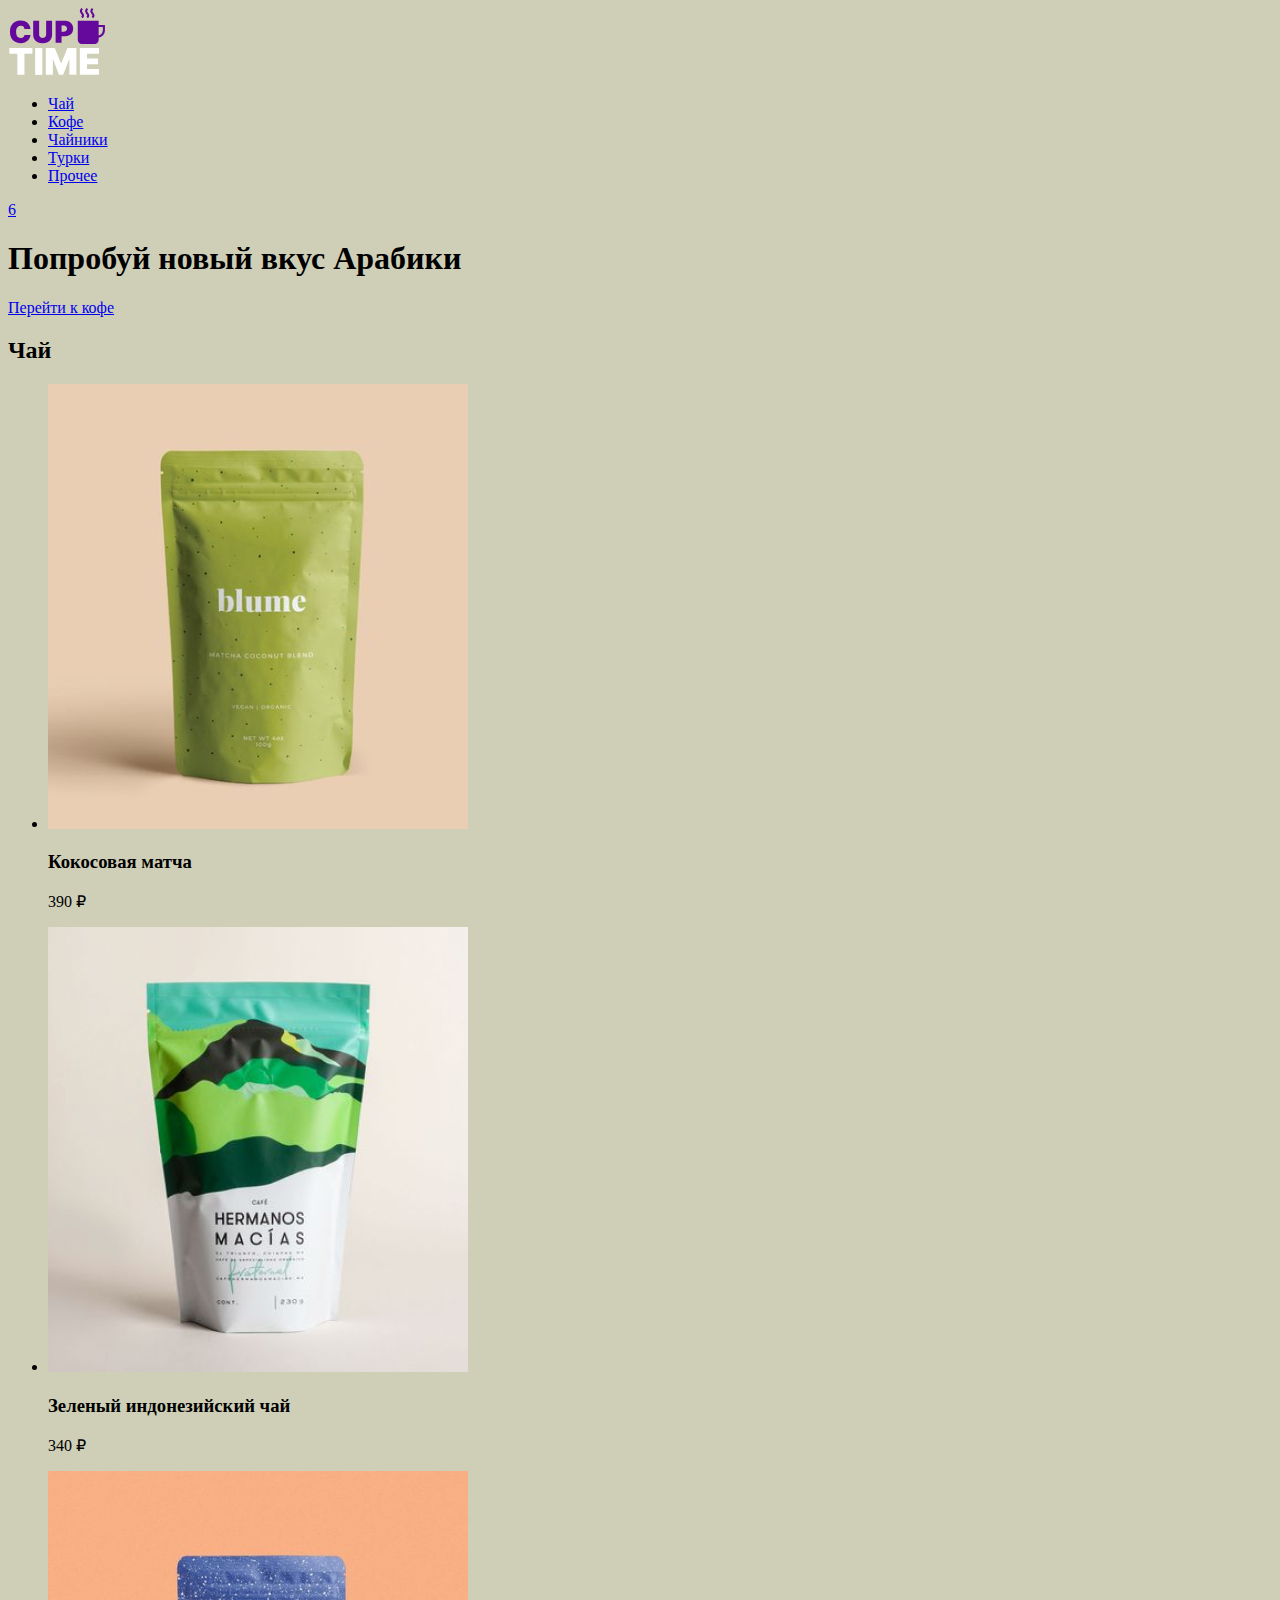
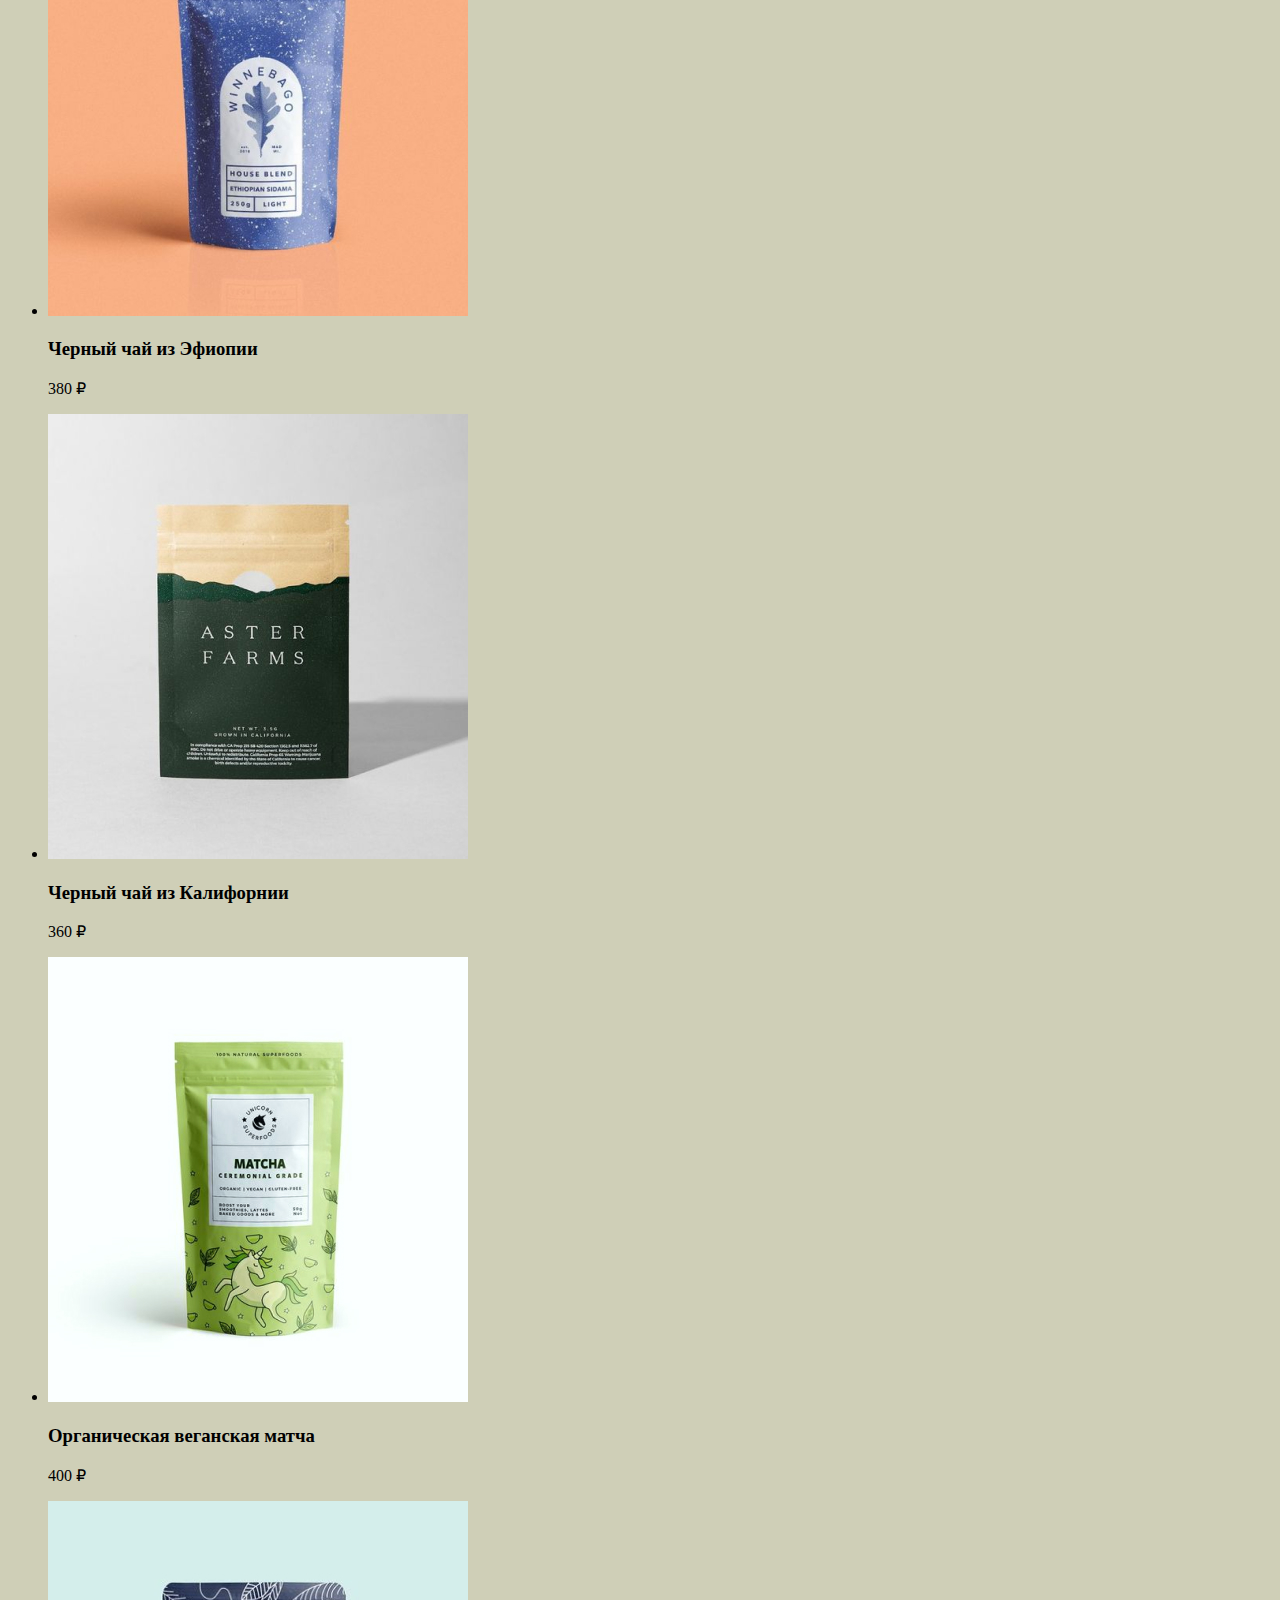
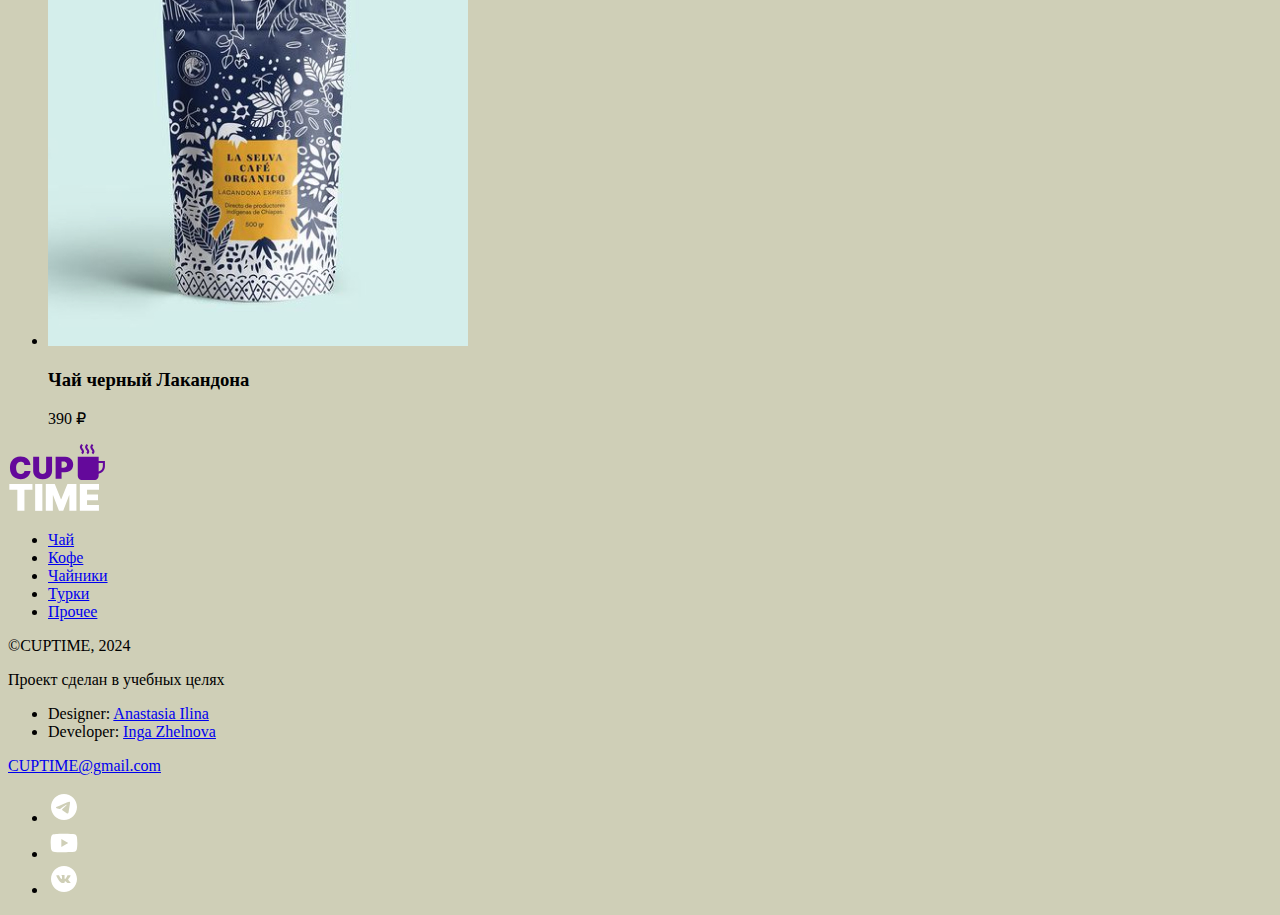
==== index.html @ ec081dd2 "new project" ====
<!DOCTYPE html>
<html lang="ru">
  <head>
    <meta charset="UTF-8" />
    <meta name="viewport" content="width=device-width, initial-scale=1.0" />
    <title>Cup Time - время кофе и чая</title>
  </head>
  <body style="background-color:rgb(207, 207, 183);">
    <header class="header">
      <div class="container">
        <a class="header-logo__link">
          <img
            class="header__logo"
            src="images/logo.svg"
            alt="Логотип Cup Time"
          />
        </a>

        <nav class="header__nav">
          <ul class="header__menu">
            <li class="header__menu-item">
              <a class="header__menu-link" href="#">Чай</a>
            </li>
            <li class="header__menu-item">
              <a class="header__menu-link" href="#">Кофе</a>
            </li>
            <li class="header__menu-item">
              <a class="header__menu-link" href="#">Чайники</a>
            </li>
            <li class="header__menu-item">
              <a class="header__menu-link" href="#">Турки</a>
            </li>
            <li class="header__menu-item">
              <a class="header__menu-link" href="#">Прочее</a>
            </li>
          </ul>
        </nav>

        <a class="header__cart-link" href="cart.html">6</a>
      </div>
    </header>

    <main class="main">
      <section class="promo">
        <div class="container">
          <div class="promo__container">
            <h1 class="promo__title">Попробуй новый вкус Арабики</h1>

            <a class="promo__link" href="#">Перейти к кофе</a>
          </div>
        </div>
      </section>

      <section class="products">
        <div class="container">
          <h2 class="products__title">Чай</h2>

          <ul class="products__list">
            <li class="products__item">
              <article class="product">
                <img
                  class="product__image"
                  src="images/1.jpg"
                  alt="Кокосовая матча"
                />
                <h3 class="product__title">Кокосовая матча</h3>
                <p class="product__price">390 ₽</p>
              </article>
            </li>
            <li class="products__item">
              <article class="product">
                <img
                  class="product__image"
                  src="images/2.jpg"
                  alt="Кокосовая матча"
                />
                <h3 class="product__title">Зеленый индонезийский чай</h3>
                <p class="product__price">340 ₽</p>
              </article>
            </li>
            <li class="products__item">
              <article class="product">
                <img
                  class="product__image"
                  src="images/3.jpg"
                  alt="Кокосовая матча"
                />
                <h3 class="product__title">Черный чай из Эфиопии</h3>
                <p class="product__price">380 ₽</p>
              </article>
            </li>
            <li class="products__item">
              <article class="product">
                <img
                  class="product__image"
                  src="images/4.jpg"
                  alt="Кокосовая матча"
                />
                <h3 class="product__title">Черный чай из Калифорнии</h3>
                <p class="product__price">360 ₽</p>
              </article>
            </li>
            <li class="products__item">
              <article class="product">
                <img
                  class="product__image"
                  src="images/5.jpg"
                  alt="Кокосовая матча"
                />
                <h3 class="product__title">Органическая веганская матча</h3>
                <p class="product__price">400 ₽</p>
              </article>
            </li>
            <li class="products__item">
              <article class="product">
                <img
                  class="product__image"
                  src="images/6.jpg"
                  alt="Кокосовая матча"
                />
                <h3 class="product__title">Чай черный Лакандона</h3>
                <p class="product__price">390 ₽</p>
              </article>
            </li>
          </ul>
        </div>
      </section>
    </main>

    <footer class="footer">
      <div class="container footer__container">
        <a class="footer__logo-link">
          <img
            class="footer__logo"
            src="images/logo.svg"
            alt="Логотип Cup Time"
          />
        </a>

        <div class="footer__nav">
          <ul class="footer__menu">
            <li class="footer__menu-item">
              <a class="footer__menu-link" href="#">Чай</a>
            </li>
            <li class="footer__menu-item">
              <a class="footer__menu-link" href="#">Кофе</a>
            </li>
            <li class="footer__menu-item">
              <a class="footer__menu-link" href="#">Чайники</a>
            </li>
            <li class="footer__menu-item">
              <a class="footer__menu-link" href="#">Турки</a>
            </li>
            <li class="footer__menu-item">
              <a class="footer__menu-link" href="#">Прочее</a>
            </li>
          </ul>
        </div>

        <div class="footer__info">
          <p class="footer__copyright">©CUPTIME, 2024</p>
          <p class="footer__description">Проект сделан в учебных целях</p>

          <ul class="footer__developers">
            <li class="footer__developer">
              Designer:
              <a class="footer__developer-link" href="#">Anastasia Ilina</a>
            </li>
            <li class="footer__developer">
              Developer:
              <a class="footer__developer-link" href="#">Inga Zhelnova</a>
            </li>
          </ul>
        </div>

        <div class="footer__contacts">
          <a class="footer__email" href="mailto:CUPTIME@gmail.com"
            >CUPTIME@gmail.com</a
          >

          <ul class="footer__social">
            <li class="footer__social-item">
              <a class="footer__social-link" href="#"
                ><svg
                  width="32"
                  height="32"
                  viewBox="0 0 32 32"
                  fill="none"
                  xmlns="http://www.w3.org/2000/svg"
                >
                  <path
                    d="M16 3C8.824 3 3 8.824 3 16C3 23.176 8.824 29 16 29C23.176 29 29 23.176 29 16C29 8.824 23.176 3 16 3ZM22.032 11.84C21.837 13.894 20.992 18.886 20.563 21.187C20.381 22.162 20.017 22.487 19.679 22.526C18.925 22.591 18.353 22.032 17.625 21.551C16.481 20.797 15.831 20.329 14.726 19.601C13.439 18.756 14.271 18.288 15.012 17.534C15.207 17.339 18.535 14.31 18.6 14.037C18.609 13.9957 18.6078 13.9527 18.5965 13.9119C18.5852 13.8712 18.5641 13.8338 18.535 13.803C18.457 13.738 18.353 13.764 18.262 13.777C18.145 13.803 16.325 15.012 12.776 17.404C12.256 17.755 11.788 17.937 11.372 17.924C10.904 17.911 10.02 17.664 9.357 17.443C8.538 17.183 7.901 17.04 7.953 16.585C7.979 16.351 8.304 16.117 8.915 15.87C12.711 14.219 15.233 13.127 16.494 12.607C20.108 11.099 20.849 10.839 21.343 10.839C21.447 10.839 21.694 10.865 21.85 10.995C21.98 11.099 22.019 11.242 22.032 11.346C22.019 11.424 22.045 11.658 22.032 11.84Z"
                    fill="white"
                  />
                </svg>
              </a>
            </li>
            <li class="footer__social-item">
              <a class="footer__social-link" href="#"
                ><svg
                  width="32"
                  height="32"
                  viewBox="0 0 32 32"
                  fill="none"
                  xmlns="http://www.w3.org/2000/svg"
                >
                  <path
                    d="M13.3337 20.0001L20.2537 16.0001L13.3337 12.0001V20.0001ZM28.747 9.56008C28.9203 10.1867 29.0403 11.0267 29.1203 12.0934C29.2137 13.1601 29.2537 14.0801 29.2537 14.8801L29.3337 16.0001C29.3337 18.9201 29.1203 21.0667 28.747 22.4401C28.4137 23.6401 27.6403 24.4134 26.4403 24.7467C25.8137 24.9201 24.667 25.0401 22.907 25.1201C21.1737 25.2134 19.587 25.2534 18.1203 25.2534L16.0003 25.3334C10.4137 25.3334 6.93366 25.1201 5.56033 24.7467C4.36033 24.4134 3.58699 23.6401 3.25366 22.4401C3.08033 21.8134 2.96033 20.9734 2.88033 19.9067C2.78699 18.8401 2.74699 17.9201 2.74699 17.1201L2.66699 16.0001C2.66699 13.0801 2.88033 10.9334 3.25366 9.56008C3.58699 8.36008 4.36033 7.58675 5.56033 7.25341C6.18699 7.08008 7.33366 6.96008 9.09366 6.88008C10.827 6.78675 12.4137 6.74675 13.8803 6.74675L16.0003 6.66675C21.587 6.66675 25.067 6.88008 26.4403 7.25341C27.6403 7.58675 28.4137 8.36008 28.747 9.56008Z"
                    fill="white"
                  />
                </svg>
              </a>
            </li>
            <li class="footer__social-item">
              <a class="footer__social-link" href="#"
                ><svg
                  width="32"
                  height="32"
                  viewBox="0 0 32 32"
                  fill="none"
                  xmlns="http://www.w3.org/2000/svg"
                >
                  <path
                    d="M16 3C8.82021 3 3 8.82021 3 16C3 23.1798 8.82021 29 16 29C23.1798 29 29 23.1798 29 16C29 8.82021 23.1798 3 16 3ZM20.9996 17.667C20.9996 17.667 22.1493 18.8018 22.4323 19.3285C22.4404 19.3394 22.4445 19.3502 22.4472 19.3556C22.5623 19.5493 22.5894 19.6996 22.5325 19.812C22.4377 19.9989 22.1127 20.0909 22.0017 20.0991H19.9704C19.8296 20.0991 19.5344 20.0625 19.1769 19.816C18.902 19.6238 18.6311 19.3082 18.3671 19.0008C17.973 18.5431 17.6318 18.1477 17.2878 18.1477C17.2441 18.1476 17.2007 18.1545 17.1592 18.168C16.8992 18.252 16.566 18.623 16.566 19.6116C16.566 19.9203 16.3223 20.0977 16.1503 20.0977H15.22C14.9031 20.0977 13.2524 19.9867 11.7899 18.4443C9.99969 16.5552 8.38823 12.7662 8.37469 12.731C8.27312 12.4859 8.48302 12.3546 8.71187 12.3546H10.7634C11.037 12.3546 11.1264 12.5211 11.1886 12.6687C11.2618 12.8407 11.5299 13.5246 11.97 14.2937C12.6836 15.5477 13.121 16.0569 13.4718 16.0569C13.5375 16.0561 13.6021 16.0394 13.66 16.0081C14.1177 15.7535 14.0324 14.1218 14.0121 13.7832C14.0121 13.7196 14.0107 13.0533 13.7765 12.7337C13.6085 12.5022 13.3228 12.4142 13.1495 12.3817C13.2196 12.2849 13.3121 12.2064 13.419 12.1528C13.7331 11.9957 14.2992 11.9727 14.8611 11.9727H15.174C15.7833 11.9808 15.9404 12.0201 16.1611 12.0756C16.608 12.1826 16.6175 12.471 16.5782 13.4582C16.566 13.7385 16.5539 14.0554 16.5539 14.4292C16.5539 14.5104 16.5498 14.5971 16.5498 14.6892C16.5363 15.1916 16.52 15.7617 16.8748 15.9959C16.9211 16.025 16.9745 16.0404 17.0292 16.0406C17.1524 16.0406 17.5234 16.0406 18.5282 14.3168C18.8381 13.7619 19.1074 13.1853 19.334 12.5916C19.3543 12.5564 19.4139 12.448 19.4843 12.406C19.5362 12.3795 19.5939 12.3661 19.6522 12.3668H22.064C22.3267 12.3668 22.5068 12.406 22.5406 12.5076C22.6002 12.6687 22.5298 13.1603 21.4289 14.6512L20.9373 15.2999C19.9393 16.608 19.9393 16.6744 20.9996 17.667Z"
                    fill="white"
                  />
                </svg>
              </a>
            </li>
          </ul>
        </div>
      </div>
    </footer>
  </body>
</html>
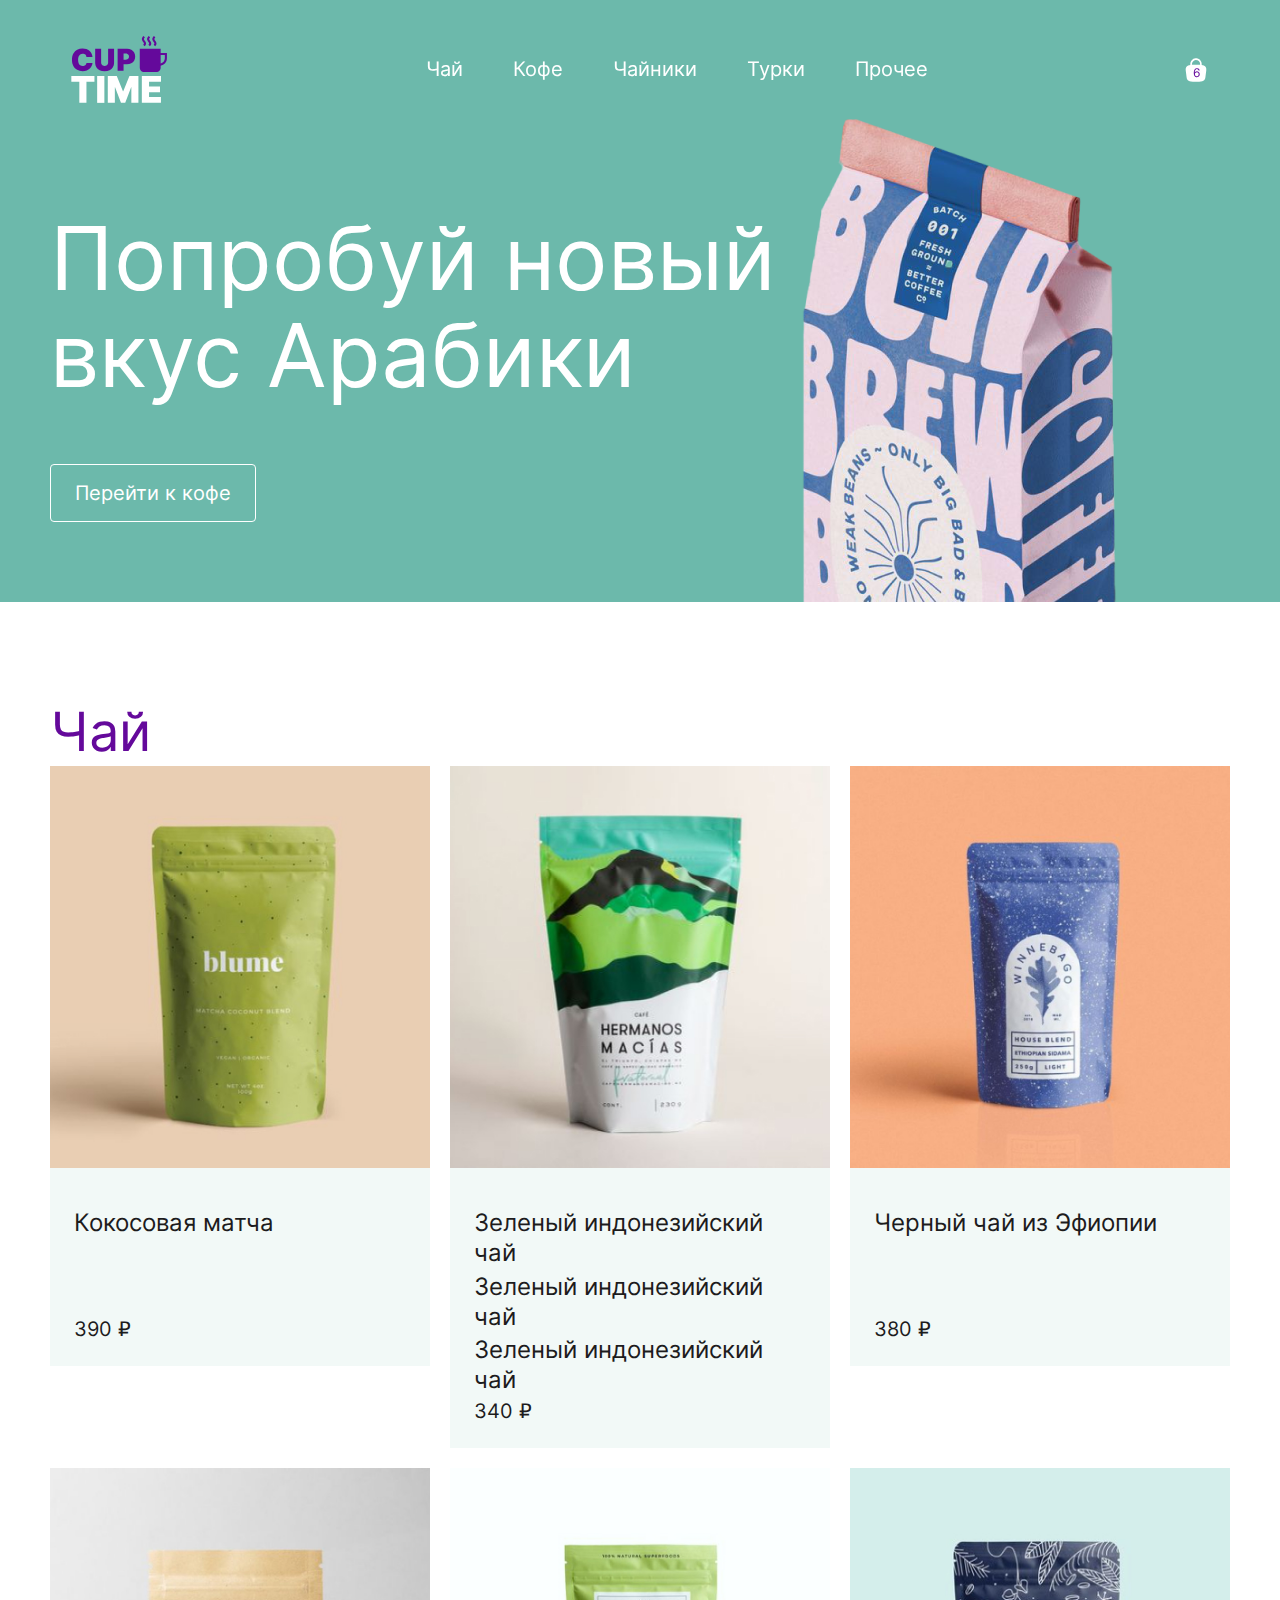
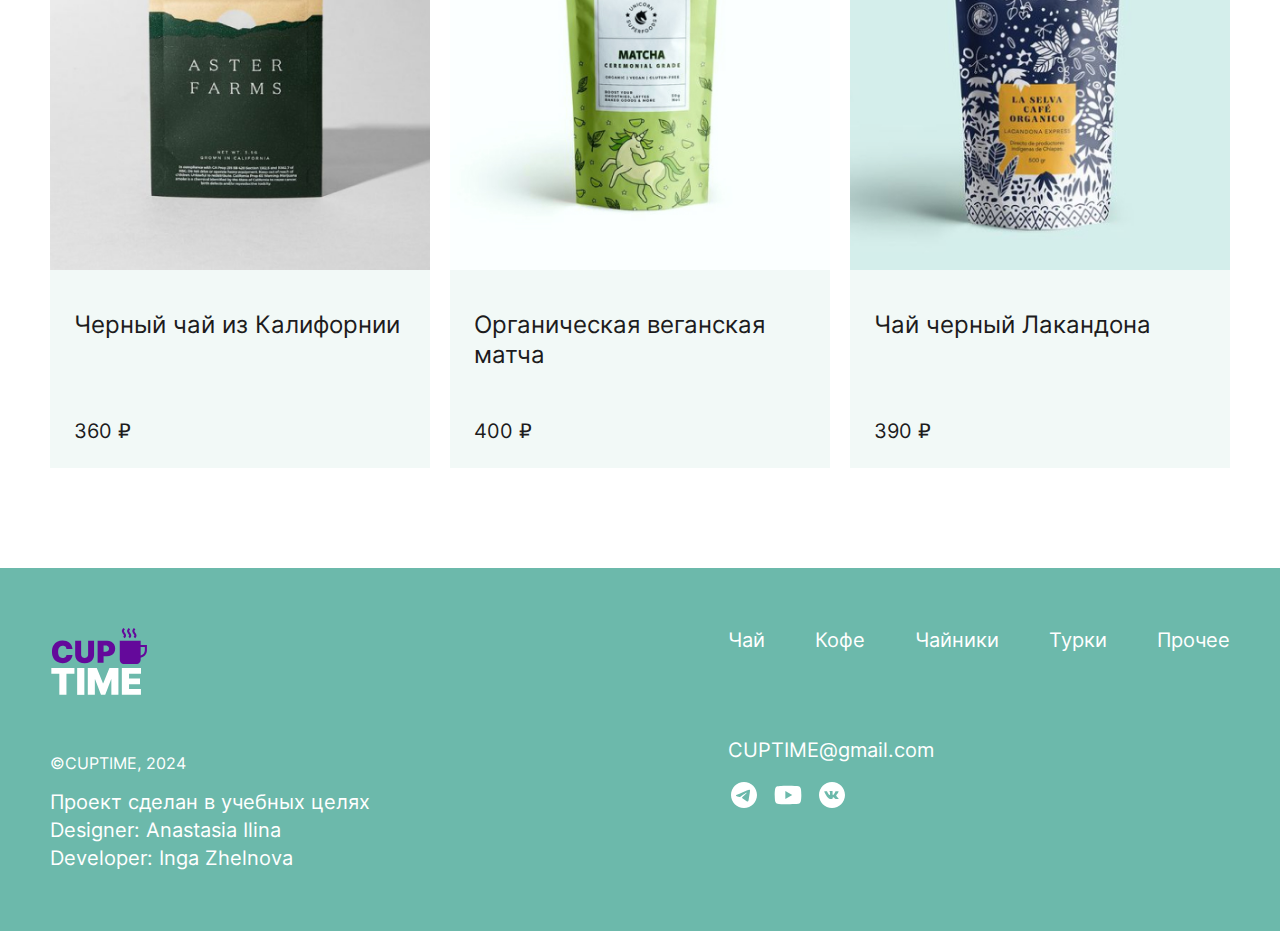
==== commit 14f0ab21: "adding styles in css" ====
--- a/index.html
+++ b/index.html
@@ -4,10 +4,12 @@
     <meta charset="UTF-8" />
     <meta name="viewport" content="width=device-width, initial-scale=1.0" />
     <title>Cup Time - время кофе и чая</title>
+    <link rel="stylesheet" href="styles/normalize.css" />
+    <link rel="stylesheet" href="styles/style.css" />
   </head>
-  <body style="background-color:rgb(207, 207, 183);">
+  <body>
     <header class="header">
-      <div class="container">
+      <div class="container header__container">
         <a class="header-logo__link">
           <img
             class="header__logo"
@@ -63,8 +65,10 @@
                   src="images/1.jpg"
                   alt="Кокосовая матча"
                 />
-                <h3 class="product__title">Кокосовая матча</h3>
-                <p class="product__price">390 ₽</p>
+                <div class="product__content">
+                  <h3 class="product__title">Кокосовая матча</h3>
+                  <p class="product__price">390 ₽</p>
+                </div>
               </article>
             </li>
             <li class="products__item">
@@ -74,8 +78,12 @@
                   src="images/2.jpg"
                   alt="Кокосовая матча"
                 />
-                <h3 class="product__title">Зеленый индонезийский чай</h3>
-                <p class="product__price">340 ₽</p>
+                <div class="product__content">
+                  <h3 class="product__title">Зеленый индонезийский чай</h3>
+                  <h3 class="product__title">Зеленый индонезийский чай</h3>
+                  <h3 class="product__title">Зеленый индонезийский чай</h3>
+                  <p class="product__price">340 ₽</p>
+                </div>
               </article>
             </li>
             <li class="products__item">
@@ -85,8 +93,10 @@
                   src="images/3.jpg"
                   alt="Кокосовая матча"
                 />
-                <h3 class="product__title">Черный чай из Эфиопии</h3>
-                <p class="product__price">380 ₽</p>
+                <div class="product__content">
+                  <h3 class="product__title">Черный чай из Эфиопии</h3>
+                  <p class="product__price">380 ₽</p>
+                </div>
               </article>
             </li>
             <li class="products__item">
@@ -96,8 +106,10 @@
                   src="images/4.jpg"
                   alt="Кокосовая матча"
                 />
-                <h3 class="product__title">Черный чай из Калифорнии</h3>
-                <p class="product__price">360 ₽</p>
+                <div class="product__content">
+                  <h3 class="product__title">Черный чай из Калифорнии</h3>
+                  <p class="product__price">360 ₽</p>
+                </div>
               </article>
             </li>
             <li class="products__item">
@@ -107,8 +119,10 @@
                   src="images/5.jpg"
                   alt="Кокосовая матча"
                 />
-                <h3 class="product__title">Органическая веганская матча</h3>
-                <p class="product__price">400 ₽</p>
+                <div class="product__content">
+                  <h3 class="product__title">Органическая веганская матча</h3>
+                  <p class="product__price">400 ₽</p>
+                </div>
               </article>
             </li>
             <li class="products__item">
@@ -118,8 +132,10 @@
                   src="images/6.jpg"
                   alt="Кокосовая матча"
                 />
-                <h3 class="product__title">Чай черный Лакандона</h3>
-                <p class="product__price">390 ₽</p>
+                <div class="product__content">
+                  <h3 class="product__title">Чай черный Лакандона</h3>
+                  <p class="product__price">390 ₽</p>
+                </div>
               </article>
             </li>
           </ul>
--- a/styles/style.css
+++ b/styles/style.css
@@ -0,0 +1,221 @@
+@font-face {
+  font-display: swap;
+  font-family: "Inter";
+  font-style: normal;
+  font-weight: 400;
+  src: url("../fonts/inter-v13-cyrillic_latin-regular.woff2") format("woff2");
+}
+
+html {
+  box-sizing: border-box;
+}
+
+*,
+*::before,
+::after {
+  box-sizing: inherit;
+}
+
+body {
+  font-family: Inter, sans-serif;
+  background-color: #fff;
+  font-size: 20px;
+  line-height: 1.24;
+  color: #1d1c1d;
+}
+
+ul {
+  padding-left: 0;
+  margin-top: 0;
+  margin-bottom: 0;
+  list-style: none;
+}
+
+a {
+  text-decoration: none;
+  color: inherit;
+}
+
+img {
+  /*чтобы картинка не выпадала из блока родителя*/
+  max-width: 100%;
+  height: auto;
+}
+
+.container {
+  max-width: 1400px;
+  margin: 0 auto;
+  padding: 0 50px;
+}
+
+.header {
+  padding: 0 24px;
+  width: 100%;
+  position: absolute;
+  top: 24px;
+  left: 50%;
+  transform: translateX(-50%);
+  color: #fff;
+}
+
+.header__container {
+  max-width: 1392px;
+  backdrop-filter: blur(60px);
+  background: rgba(108, 185, 171, 0.7);
+  padding: 12px 46px;
+  display: flex;
+  justify-content: space-between;
+  align-items: center;
+}
+
+.header-logo__link {
+  font-size: 0;
+}
+
+.header__menu {
+  display: flex;
+  align-items: center;
+  gap: 50px;
+}
+
+.header__cart-link {
+  width: 28px;
+  height: 28px;
+  font-size: 12px;
+  color: #64099b;
+  background-image: url("/images/bag.svg");
+  background-position: center;
+  background-repeat: no-repeat;
+  text-align: center;
+  padding: 10px 4px 3px;
+}
+
+.promo {
+  background-color: #6cb9ab;
+  color: #fff;
+}
+.container {
+}
+.promo__container {
+  padding-top: 210px;
+  padding-bottom: 80px;
+  background-image: url("/images/bg-image.png");
+  background-position: right 113px bottom 0;
+  background-repeat: no-repeat;
+}
+.promo__title {
+  font-weight: 400;
+  font-size: 88px;
+  line-height: 1.1;
+  margin-bottom: 60px;
+  max-width: 800px;
+  margin-top: 0;
+}
+.promo__link {
+  display: inline-block;
+  border: 1px solid #fff;
+  border-radius: 4px;
+  padding: 16px 24px;
+}
+
+.products {
+  padding: 100px 0;
+}
+
+.products__title {
+  font-weight: 400;
+  font-size: 54px;
+  line-height: 1.1;
+  color: #64099b;
+  margin-top: 0;
+  margin-bottom: 4px;
+}
+.products__list {
+  display: grid;
+  grid-template-columns: repeat(3, 1fr);
+  gap: 20px;
+}
+
+.product {
+  font-size: 0;
+  background: #f2f9f7;
+  min-height: 600px;
+  display: flex;
+  flex-direction: column;
+  color: #1d1c1d;
+}
+.product__image {
+  width: 100%;
+}
+
+.product__content {
+  flex-grow: 1;
+  padding: 40px 24px 24px;
+  display: flex;
+  flex-direction: column;
+}
+.product__title {
+  flex-grow: 1;
+  font-weight: 400;
+  font-size: 24px;
+  margin-top: 0;
+  margin-bottom: 4px;
+  overflow: hidden;
+  text-overflow: ellipsis;
+  display: -webkit-box;
+  -webkit-line-clamp: 2;
+  -webkit-box-orient: vertical;
+}
+.product__price {
+  margin: 0;
+  font-size: 20px;
+}
+
+.footer {
+  padding: 60px 0;
+  background-color: #6cb9ab;
+  color: #fff;
+}
+
+.footer__container {
+  display: grid;
+  gap: 38px;
+  grid-template-columns: repeat(2, max-content);
+  justify-content: space-between;
+}
+
+.footer__menu {
+  display: flex;
+  align-items: center;
+  gap: 50px;
+}
+
+.footer__copyright {
+	font-weight: 400;
+	font-size: 16px;
+	
+	color: #fff;
+}
+.footer__description {
+	margin-top: 3px;
+	margin-bottom: 0;
+
+}
+
+.footer__developer {
+	margin-top: 3px;
+}
+.footer__developer-link {
+	margin-top: 3px;
+}
+
+.footer__email {
+  margin-top: 80px;
+  font-weight: 400;
+  color: #fff;
+}
+.footer__social {
+  display: flex;
+	gap: 12px;
+	margin-top: 16px;
+}
